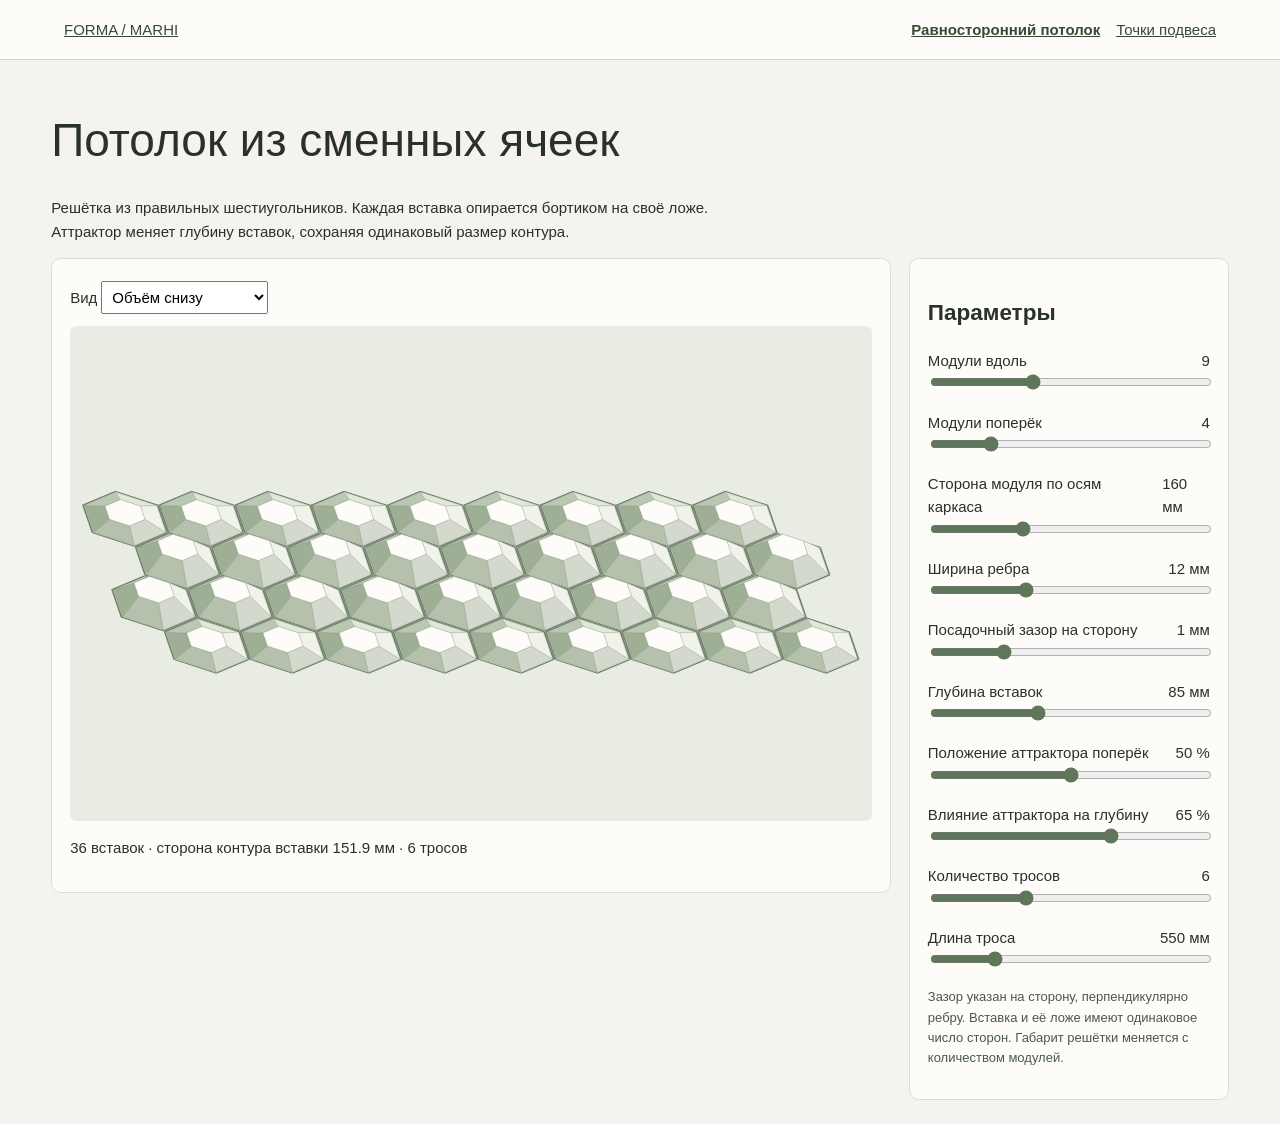
==== ceiling-equal-cells.html @ edc4f456 "Add equal-sided modular ceiling and cable attachment details" ====
<!doctype html><html lang="ru"><head><meta charset="utf-8"><meta name="viewport" content="width=device-width,initial-scale=1"><title>FORMA — равносторонний потолок</title><link rel="stylesheet" href="hex-ceiling.css"><script defer src="hex-ceiling.js"></script></head><body data-page="ceiling">
<header><a href="index.html">FORMA / MARHI</a><nav><a href="ceiling-equal-cells.html" aria-current="page">Равносторонний потолок</a><a id="other" href="hex-attachment-points.html">Точки подвеса</a></nav></header>
<main><h1>Потолок из сменных ячеек</h1><p>Решётка из правильных шестиугольников. Каждая вставка опирается бортиком на своё ложе. Аттрактор меняет глубину вставок, сохраняя одинаковый размер контура.</p>
<div class="layout"><section><div class="views"><label for="view">Вид</label><select id="view"><option value="volume">Объём снизу</option><option value="plan">План</option><option value="frame">Каркас без вставок</option></select></div><svg id="scene" role="img" aria-label="Ячеистый каркас потолка"></svg><p id="summary" aria-live="polite"></p></section>
<aside><h2>Параметры</h2><div id="controls"></div><p>Зазор указан на сторону, перпендикулярно ребру. Вставка и её ложе имеют одинаковое число сторон. Габарит решётки меняется с количеством модулей.</p></aside></div></main></body></html>
---- hex-ceiling.css ----
*{box-sizing:border-box}body{margin:0;background:#f5f3ee;color:#28312c;font:15px/1.55 'Segoe UI',sans-serif}header{padding:18px max(20px,5vw);display:flex;flex-wrap:wrap;gap:16px;justify-content:space-between;border-bottom:1px solid #cdd5c6;background:#fdfcf9}a{color:#374934}nav{display:flex;gap:16px;flex-wrap:wrap}nav [aria-current]{font-weight:700}main{max-width:1450px;margin:auto;padding:24px max(16px,4vw)}h1{font-size:clamp(28px,4vw,46px);font-weight:500;line-height:1.1}main>p{max-width:80ch}.layout{display:grid;grid-template-columns:minmax(0,1fr) minmax(245px,320px);gap:18px;align-items:start}.layout>section,aside{background:#fdfcf9;border:1px solid #d9ded5;border-radius:10px;padding:18px;min-width:0}svg{display:block;width:100%;background:#e9ece3;border-radius:6px}#scene{height:clamp(300px,55vh,620px)}#detail{margin-top:8px}aside p{font-size:13px;color:#4b5949}.field{margin:14px 0}.field label{display:flex;justify-content:space-between;gap:12px}output{font-variant-numeric:tabular-nums}input[type=range]{width:100%;accent-color:#60765a}select{font:inherit;padding:6px;max-width:100%;margin:4px}.views{margin-bottom:8px}.pin{cursor:pointer}a:focus-visible,select:focus-visible,input:focus-visible{outline:3px solid #637b5a;outline-offset:3px}@media(max-width:760px){.layout{grid-template-columns:1fr}}
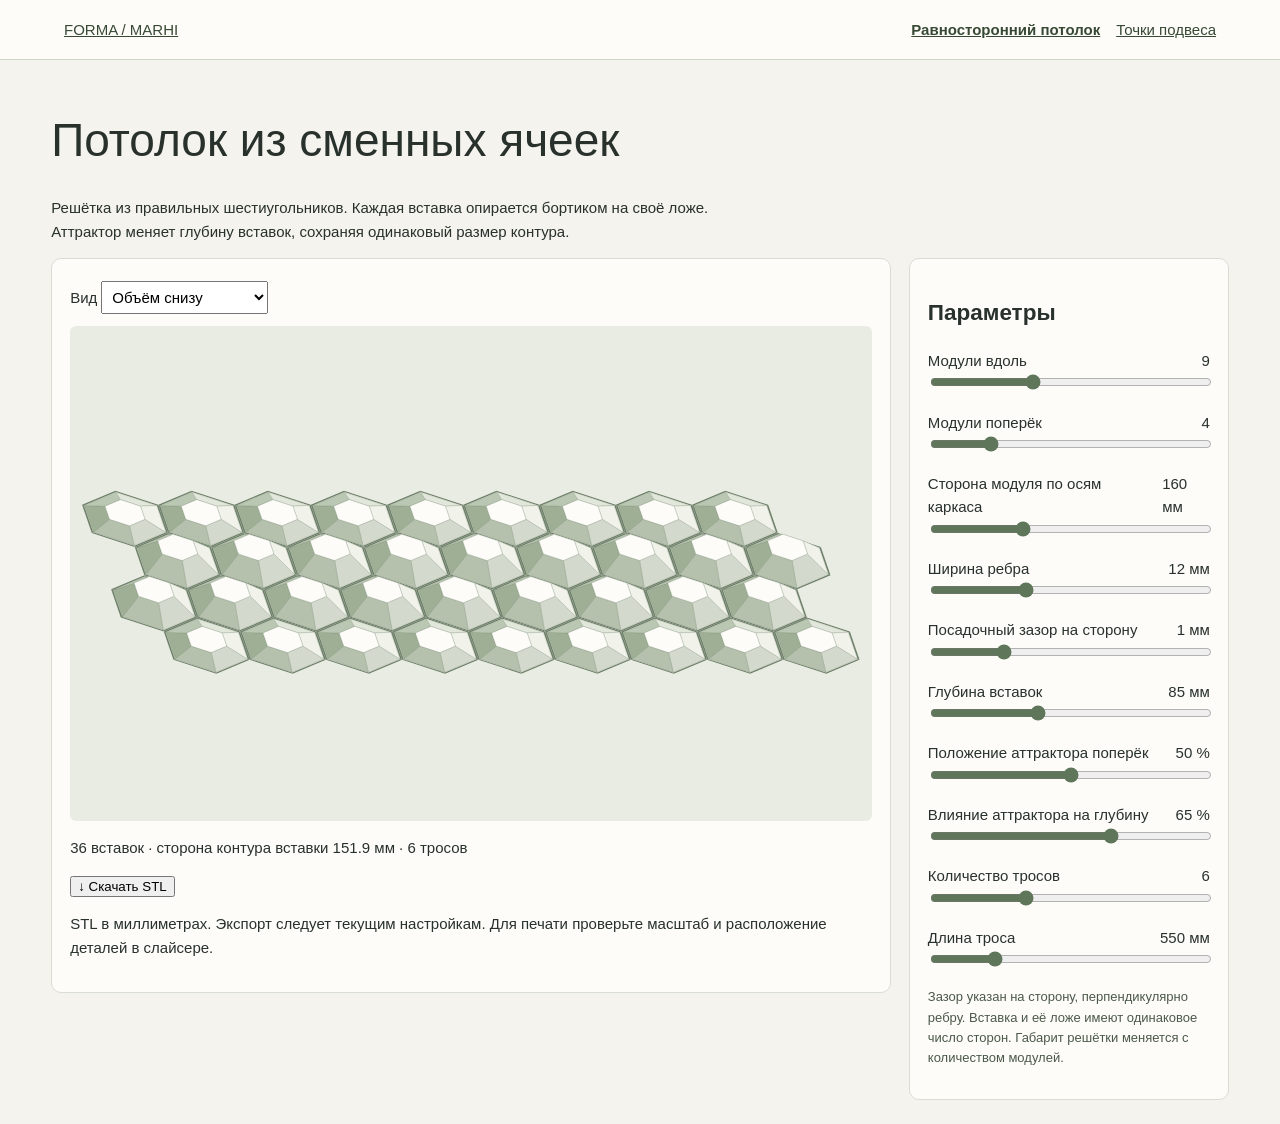
==== commit 7d032cf7: "Export current models to binary STL" ====
--- a/ceiling-equal-cells.html
+++ b/ceiling-equal-cells.html
@@ -1,5 +1,32 @@
 <!doctype html><html lang="ru"><head><meta charset="utf-8"><meta name="viewport" content="width=device-width,initial-scale=1"><title>FORMA — равносторонний потолок</title><link rel="stylesheet" href="hex-ceiling.css"><script defer src="hex-ceiling.js"></script></head><body data-page="ceiling">
 <header><a href="index.html">FORMA / MARHI</a><nav><a href="ceiling-equal-cells.html" aria-current="page">Равносторонний потолок</a><a id="other" href="hex-attachment-points.html">Точки подвеса</a></nav></header>
 <main><h1>Потолок из сменных ячеек</h1><p>Решётка из правильных шестиугольников. Каждая вставка опирается бортиком на своё ложе. Аттрактор меняет глубину вставок, сохраняя одинаковый размер контура.</p>
-<div class="layout"><section><div class="views"><label for="view">Вид</label><select id="view"><option value="volume">Объём снизу</option><option value="plan">План</option><option value="frame">Каркас без вставок</option></select></div><svg id="scene" role="img" aria-label="Ячеистый каркас потолка"></svg><p id="summary" aria-live="polite"></p></section>
-<aside><h2>Параметры</h2><div id="controls"></div><p>Зазор указан на сторону, перпендикулярно ребру. Вставка и её ложе имеют одинаковое число сторон. Габарит решётки меняется с количеством модулей.</p></aside></div></main></body></html>
+<div class="layout"><section><div class="views"><label for="view">Вид</label><select id="view"><option value="volume">Объём снизу</option><option value="plan">План</option><option value="frame">Каркас без вставок</option></select></div><svg id="scene" role="img" aria-label="Ячеистый каркас потолка"></svg><p id="summary" aria-live="polite"></p><button type="button" class="btn" id="stl">↓ Скачать STL</button><p class="smallnote">STL в миллиметрах. Экспорт следует текущим настройкам. Для печати проверьте масштаб и расположение деталей в слайсере.</p></section>
+<aside><h2>Параметры</h2><div id="controls"></div><p>Зазор указан на сторону, перпендикулярно ребру. Вставка и её ложе имеют одинаковое число сторон. Габарит решётки меняется с количеством модулей.</p></aside></div></main><script src="stl-export.js"></script><script>
+document.addEventListener('DOMContentLoaded',()=>{
+FormaSTL.bind(document.getElementById('stl'),()=>{
+  const p=Object.fromEntries([...inputs].map(([key,input])=>[key,Number(input.value)]));
+  const {cells,points,height}=layout(p);
+  const mesh=new FormaSTL.Mesh();
+  const frame=[];
+  const opening=p.side-p.rib/(2*cos30), insert=opening-p.gap/cos30;
+  const layer=(c,r,z)=>hex(c.x,c.y,r).map(([x,y])=>[x,y,z]);
+  for(const c of cells){
+    const outer=layer(c,p.side,0), inner=layer(c,opening,0);
+    outer.forEach((a,i)=>{const j=(i+1)%6;frame.push([a,outer[j],inner[j],inner[i]]);});
+    if(!mount && byId('view').value!=='frame'){
+      const axis=p.axis*height/100;
+      const influence=1-Math.min(1,Math.abs(c.y-axis)/Math.max(1,axis,height-axis));
+      const depth=p.depth*(1-p.gradient/100*(1-influence));
+      mesh.cell(layer(c,insert,0),layer(c,insert*.49,depth),true,([x,y,z])=>[x,y,z-2]);
+    }
+  }
+  mesh.shell(frame,([x,y,z])=>[x,y,z-6]);
+  if(mount)for(const {x,y} of points){
+    mesh.cable([x,y,0],[x,y,8],Math.min(p.rib*.6,10));
+    mesh.cable([x,y,8],[x,y,p.length+8]);
+  }
+  mesh.save(mount?'forma-hex-attachment-layout':'forma-hex-ceiling');
+});
+});
+</script></body></html>
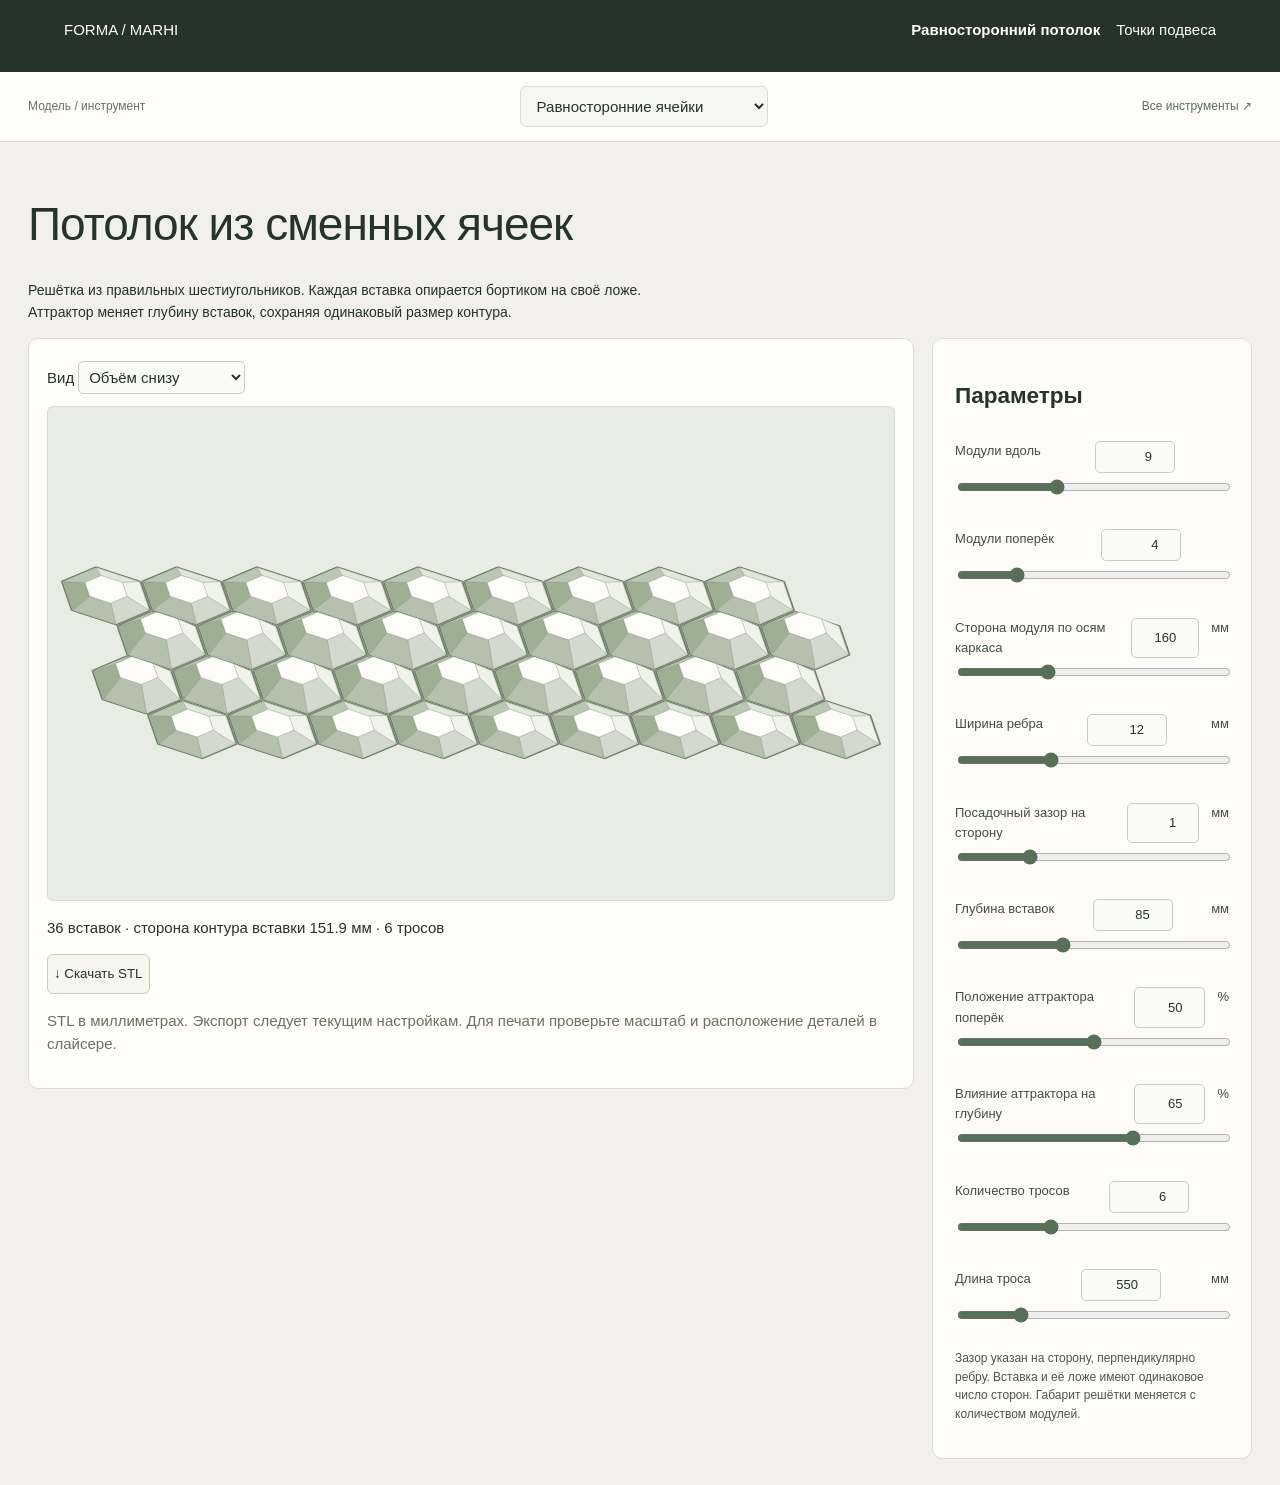
==== commit d92d636b: "Unify configurator interface and add task-based home navigation" ====
--- a/ceiling-equal-cells.html
+++ b/ceiling-equal-cells.html
@@ -1,4 +1,4 @@
-<!doctype html><html lang="ru"><head><meta charset="utf-8"><meta name="viewport" content="width=device-width,initial-scale=1"><title>FORMA — равносторонний потолок</title><link rel="stylesheet" href="hex-ceiling.css"><script defer src="hex-ceiling.js"></script></head><body data-page="ceiling">
+<!doctype html><html lang="ru"><head><meta charset="utf-8"><meta name="viewport" content="width=device-width,initial-scale=1"><title>FORMA — равносторонний потолок</title><link rel="stylesheet" href="hex-ceiling.css"><script defer src="hex-ceiling.js"></script><link rel="stylesheet" href="interface.css"><script defer src="interface.js"></script></head><body data-page="ceiling">
 <header><a href="index.html">FORMA / MARHI</a><nav><a href="ceiling-equal-cells.html" aria-current="page">Равносторонний потолок</a><a id="other" href="hex-attachment-points.html">Точки подвеса</a></nav></header>
 <main><h1>Потолок из сменных ячеек</h1><p>Решётка из правильных шестиугольников. Каждая вставка опирается бортиком на своё ложе. Аттрактор меняет глубину вставок, сохраняя одинаковый размер контура.</p>
 <div class="layout"><section><div class="views"><label for="view">Вид</label><select id="view"><option value="volume">Объём снизу</option><option value="plan">План</option><option value="frame">Каркас без вставок</option></select></div><svg id="scene" role="img" aria-label="Ячеистый каркас потолка"></svg><p id="summary" aria-live="polite"></p><button type="button" class="btn" id="stl">↓ Скачать STL</button><p class="smallnote">STL в миллиметрах. Экспорт следует текущим настройкам. Для печати проверьте масштаб и расположение деталей в слайсере.</p></section>
--- a/interface.css
+++ b/interface.css
@@ -0,0 +1,55 @@
+@media screen {
+:root{--ink:#25332b;--paper:#f1f0ea;--surface:#fffefa;--sage:#587057;--muted:#697167;--line:#d7ddd1;--accent:#ab5437;color-scheme:light}
+body{background:var(--paper);color:var(--ink);font-family:'Segoe UI',Arial,sans-serif}
+body>header{background:var(--ink);color:#fffefa;min-height:72px;border:0}
+body>header .brand,body>header a{color:#fffefa;text-decoration:none}
+body>header .brand span,body>header .tag{color:#bdcbb8}
+body>header .btn{background:transparent;color:#fffefa;border-color:#7e8b7c}
+body>header .btn.dark{background:#e4ebdc;color:var(--ink);border-color:#e4ebdc}
+.project-nav{display:flex;align-items:center;justify-content:space-between;gap:12px;padding:10px 28px;background:#fffefa;border-bottom:1px solid var(--line)}
+.project-nav label{font-size:12px;color:var(--muted)}
+.project-nav select{max-width:min(100%,390px);padding:10px 30px 10px 12px;border:1px solid var(--line);border-radius:6px;background:#f6f7f1;color:var(--ink);font:inherit}
+.project-nav a{font-size:12px;color:var(--sage);text-decoration:none}
+body>nav.pages{display:none}
+.layout{height:calc(100dvh - 139px)}
+.workspace{padding:22px 24px;gap:18px}
+.topline h1,h1{letter-spacing:-1px;font-weight:450}
+.topline h1{font-size:30px}
+.stage{border:1px solid #cdd5c5;border-radius:12px;background:#e5e8df}
+.toolbar{border-radius:8px;background:#fffefaed}
+.sidebar{border-left:1px solid var(--line);background:#fffefa;padding:24px}
+.sidebar .eyebrow,.topline .eyebrow,.pill,.badge{display:none}
+.sidebar h2{font-size:22px}
+.btn{border:1px solid #c7d0bf;border-radius:6px;background:#f5f7ef;color:var(--ink);min-height:40px;transition:background .15s}
+.btn:hover{background:#e4ebdc}
+.btn.dark{background:var(--ink);color:white}
+.sectiontitle,.sidebar details>summary{font-size:14px}
+.control label,.field label{font-size:13px;color:#42503f}
+.control,.field{padding-top:8px;margin-bottom:16px}
+input[type=range]{height:24px;accent-color:var(--sage)}
+input[type=number],select{border:1px solid #c7d0bf;border-radius:5px;background:#fafbf6;color:var(--ink)}
+.direct-number{width:80px;padding:5px 7px;font:inherit;text-align:right}
+.direct-number:disabled{opacity:.45}
+.value,output{font-variant-numeric:tabular-nums}
+.rangeends{color:#77836d}
+.smallnote,.note,.intro{color:#67725f}
+.attractor{background:#f1f4ea;border-color:#d2dcc8;border-radius:8px}
+.export-panel,.actions{gap:10px}
+.stats .stat b{font-size:21px}.stats .stat small{font-size:10px}
+.paper-page .lab{gap:18px}
+.paper-page .model,.paper-page .net,.paper-page aside,.mount-grid>.card,.mount-grid>aside{box-shadow:0 5px 22px #28312c05}
+.paper-page .legend{font-size:12px}
+.paper-page .eyebrow{display:none}
+body[data-page] main{max-width:1600px;padding:26px 28px}
+body[data-page] main>p{font-size:14px;max-width:85ch}
+body[data-page] .layout{height:auto;grid-template-columns:minmax(0,1fr) 320px}
+body[data-page] .layout>section{padding:18px;background:var(--surface)}
+body[data-page] aside{padding:22px}
+body[data-page] aside p{font-size:12px}
+#scene,#diagram{border:1px solid #d7ddd1}
+:focus-visible{outline:3px solid #b76e46!important;outline-offset:3px}
+@media(max-width:1000px){.layout{height:auto}.workspace{height:auto}.project-nav{padding:10px 16px}.stage{min-height:360px}.paper-page .lab{grid-template-columns:minmax(0,1fr) 280px}}
+@media(max-width:760px){body>header{min-height:66px;height:auto;padding:16px;gap:12px}.project-nav{flex-wrap:wrap}.project-nav label{width:100%}.project-nav select{max-width:100%;flex:1;min-width:0}.project-nav>a{display:none}.layout,body[data-page] .layout{display:flex;height:auto;flex-direction:column}.workspace{padding:18px 12px;min-height:0}.topline h1{font-size:26px}.stage{min-height:330px}.sidebar{border-left:0;padding:22px 18px}.paper-page .lab{display:flex}.mount-grid{grid-template-columns:1fr}.paper-page main,body[data-page] main{padding:20px 12px}.direct-number{width:72px}}
+@media(prefers-reduced-motion:reduce){*{transition:none!important}}
+}
+@media print{.project-nav{display:none!important}}
